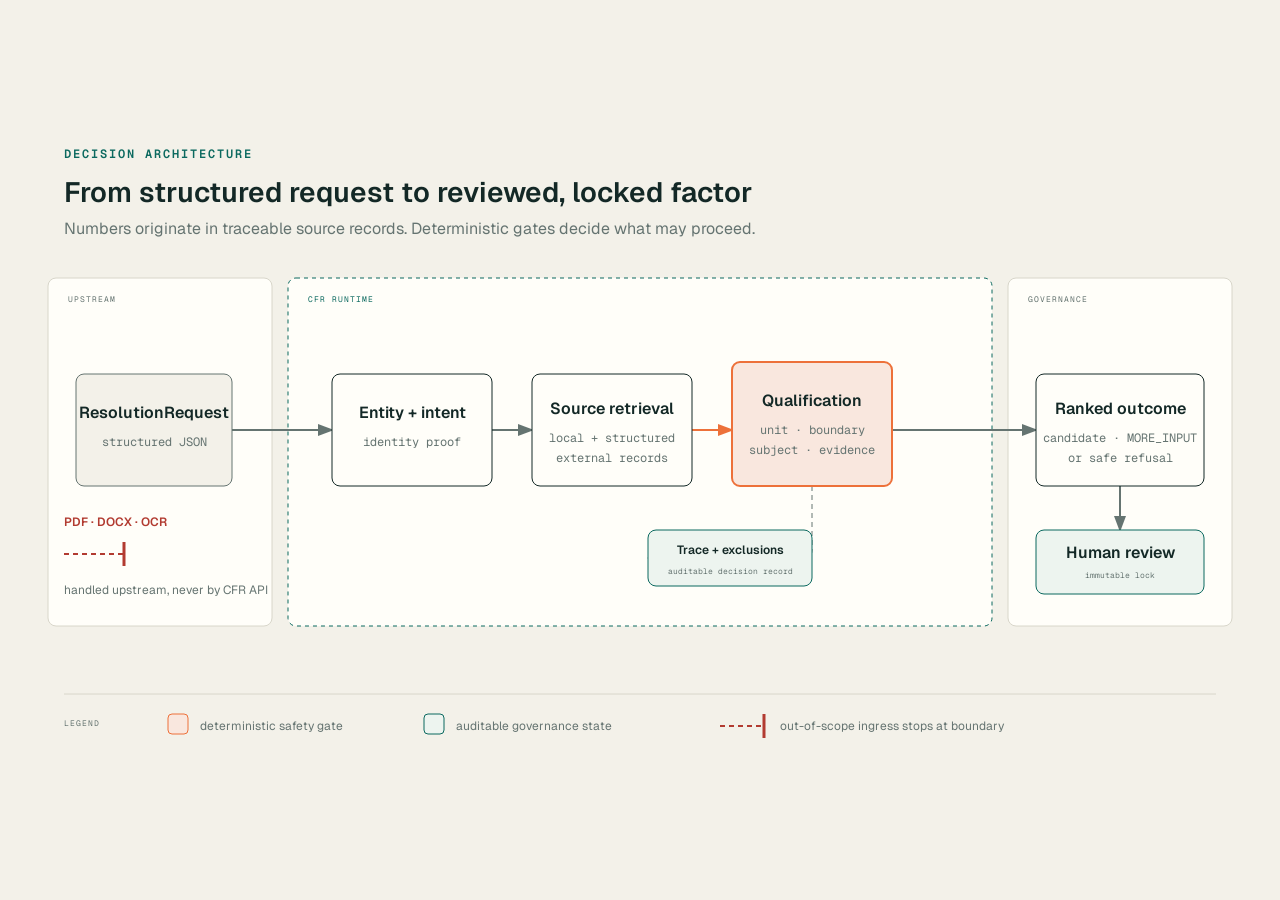
==== docs/assets/cfr-resolution-architecture.html @ ff1caf70 "docs: upgrade CFR portfolio presentation" ====
<!doctype html>
<html lang="en">
<head>
  <meta charset="utf-8">
  <meta name="viewport" content="width=device-width, initial-scale=1">
  <title>CarbonFactorResolver decision path</title>
  <link href="https://fonts.googleapis.com/css2?family=Geist:wght@400;500;600&amp;family=Geist+Mono:wght@400;500;600&amp;display=swap" rel="stylesheet">
  <style>
    html, body { margin: 0; background: #f3f1e9; }
    body { display: grid; min-height: 100vh; place-items: center; }
    svg { display: block; width: min(100%, 1280px); height: auto; }
  </style>
</head>
<body>
<svg viewBox="0 0 1280 720" role="img" aria-labelledby="cfr-architecture-title cfr-architecture-desc">
  <title id="cfr-architecture-title">CarbonFactorResolver decision path</title>
  <desc id="cfr-architecture-desc">Structured factor requests pass through entity resolution, source retrieval, deterministic qualification, ranked outcomes, human review, and immutable locking while document uploads stop outside the runtime boundary.</desc>
  <defs>
    <marker id="arrow" markerWidth="8" markerHeight="6" refX="7" refY="3" orient="auto">
      <polygon points="0 0, 8 3, 0 6" fill="#657471"/>
    </marker>
    <marker id="arrow-accent" markerWidth="8" markerHeight="6" refX="7" refY="3" orient="auto">
      <polygon points="0 0, 8 3, 0 6" fill="#ed713a"/>
    </marker>
  </defs>

  <rect width="1280" height="720" fill="#f3f1e9"/>
  <text x="64" y="68" fill="#0b695f" font-size="12" font-weight="600" font-family="'Geist Mono', monospace" letter-spacing="2">DECISION ARCHITECTURE</text>
  <text x="64" y="112" fill="#132826" font-size="28" font-weight="600" font-family="'Geist', sans-serif">From structured request to reviewed, locked factor</text>
  <text x="64" y="144" fill="#657471" font-size="16" font-family="'Geist', sans-serif">Numbers originate in traceable source records. Deterministic gates decide what may proceed.</text>

  <rect x="48" y="188" width="224" height="348" rx="8" fill="#fffef9" stroke="#d8d6ca"/>
  <rect x="288" y="188" width="704" height="348" rx="8" fill="#fffef9" stroke="#0b695f" stroke-dasharray="4 4"/>
  <rect x="1008" y="188" width="224" height="348" rx="8" fill="#fffef9" stroke="#d8d6ca"/>
  <rect x="64" y="196" width="88" height="20" rx="2" fill="#fffef9"/>
  <text x="68" y="212" fill="#657471" font-size="8" font-family="'Geist Mono', monospace" letter-spacing="1">UPSTREAM</text>
  <rect x="304" y="196" width="112" height="20" rx="2" fill="#fffef9"/>
  <text x="308" y="212" fill="#0b695f" font-size="8" font-family="'Geist Mono', monospace" letter-spacing="1">CFR RUNTIME</text>
  <rect x="1024" y="196" width="120" height="20" rx="2" fill="#fffef9"/>
  <text x="1028" y="212" fill="#657471" font-size="8" font-family="'Geist Mono', monospace" letter-spacing="1">GOVERNANCE</text>

  <line x1="232" y1="340" x2="332" y2="340" stroke="#657471" stroke-width="2" marker-end="url(#arrow)"/>
  <line x1="492" y1="340" x2="532" y2="340" stroke="#657471" stroke-width="2" marker-end="url(#arrow)"/>
  <line x1="692" y1="340" x2="732" y2="340" stroke="#ed713a" stroke-width="2" marker-end="url(#arrow-accent)"/>
  <line x1="892" y1="340" x2="1036" y2="340" stroke="#657471" stroke-width="2" marker-end="url(#arrow)"/>
  <line x1="1120" y1="396" x2="1120" y2="440" stroke="#657471" stroke-width="2" marker-end="url(#arrow)"/>
  <path d="M 812,396 V 460 Q 812,468 804,468 H 648" fill="none" stroke="#657471" stroke-width="1" stroke-dasharray="5 4" marker-end="url(#arrow)"/>

  <rect x="76" y="284" width="156" height="112" rx="8" fill="#f3f1e9" stroke="#657471"/>
  <text x="154" y="328" text-anchor="middle" fill="#132826" font-size="16" font-weight="600" font-family="'Geist', sans-serif">ResolutionRequest</text>
  <text x="154" y="356" text-anchor="middle" fill="#657471" font-size="12" font-family="'Geist Mono', monospace">structured JSON</text>

  <rect x="332" y="284" width="160" height="112" rx="8" fill="#fffef9" stroke="#132826"/>
  <text x="412" y="328" text-anchor="middle" fill="#132826" font-size="16" font-weight="600" font-family="'Geist', sans-serif">Entity + intent</text>
  <text x="412" y="356" text-anchor="middle" fill="#657471" font-size="12" font-family="'Geist Mono', monospace">identity proof</text>

  <rect x="532" y="284" width="160" height="112" rx="8" fill="#fffef9" stroke="#132826"/>
  <text x="612" y="324" text-anchor="middle" fill="#132826" font-size="16" font-weight="600" font-family="'Geist', sans-serif">Source retrieval</text>
  <text x="612" y="352" text-anchor="middle" fill="#657471" font-size="12" font-family="'Geist Mono', monospace">local + structured</text>
  <text x="612" y="372" text-anchor="middle" fill="#657471" font-size="12" font-family="'Geist Mono', monospace">external records</text>

  <rect x="732" y="272" width="160" height="124" rx="8" fill="#f9e7de" stroke="#ed713a" stroke-width="2"/>
  <text x="812" y="316" text-anchor="middle" fill="#132826" font-size="16" font-weight="600" font-family="'Geist', sans-serif">Qualification</text>
  <text x="812" y="344" text-anchor="middle" fill="#657471" font-size="12" font-family="'Geist Mono', monospace">unit · boundary</text>
  <text x="812" y="364" text-anchor="middle" fill="#657471" font-size="12" font-family="'Geist Mono', monospace">subject · evidence</text>

  <rect x="648" y="440" width="164" height="56" rx="8" fill="#edf4ef" stroke="#0b695f"/>
  <text x="730" y="464" text-anchor="middle" fill="#132826" font-size="12" font-weight="600" font-family="'Geist', sans-serif">Trace + exclusions</text>
  <text x="730" y="484" text-anchor="middle" fill="#657471" font-size="8" font-family="'Geist Mono', monospace">auditable decision record</text>

  <rect x="1036" y="284" width="168" height="112" rx="8" fill="#fffef9" stroke="#132826"/>
  <text x="1120" y="324" text-anchor="middle" fill="#132826" font-size="16" font-weight="600" font-family="'Geist', sans-serif">Ranked outcome</text>
  <text x="1120" y="352" text-anchor="middle" fill="#657471" font-size="12" font-family="'Geist Mono', monospace">candidate · MORE_INPUT</text>
  <text x="1120" y="372" text-anchor="middle" fill="#657471" font-size="12" font-family="'Geist Mono', monospace">or safe refusal</text>

  <rect x="1036" y="440" width="168" height="64" rx="8" fill="#edf4ef" stroke="#0b695f"/>
  <text x="1120" y="468" text-anchor="middle" fill="#132826" font-size="16" font-weight="600" font-family="'Geist', sans-serif">Human review</text>
  <text x="1120" y="488" text-anchor="middle" fill="#657471" font-size="8" font-family="'Geist Mono', monospace">immutable lock</text>

  <path d="M 64,464 H 124" fill="none" stroke="#b23b31" stroke-width="2" stroke-dasharray="5 4"/>
  <line x1="124" y1="452" x2="124" y2="476" stroke="#b23b31" stroke-width="3"/>
  <text x="64" y="436" fill="#b23b31" font-size="12" font-weight="600" font-family="'Geist', sans-serif">PDF · DOCX · OCR</text>
  <text x="64" y="504" fill="#657471" font-size="12" font-family="'Geist', sans-serif">handled upstream, never by CFR API</text>

  <line x1="64" y1="604" x2="1216" y2="604" stroke="#d8d6ca"/>
  <text x="64" y="636" fill="#657471" font-size="8" font-family="'Geist Mono', monospace" letter-spacing="1">LEGEND</text>
  <rect x="168" y="624" width="20" height="20" rx="4" fill="#f9e7de" stroke="#ed713a"/>
  <text x="200" y="640" fill="#657471" font-size="12" font-family="'Geist', sans-serif">deterministic safety gate</text>
  <rect x="424" y="624" width="20" height="20" rx="4" fill="#edf4ef" stroke="#0b695f"/>
  <text x="456" y="640" fill="#657471" font-size="12" font-family="'Geist', sans-serif">auditable governance state</text>
  <line x1="720" y1="636" x2="764" y2="636" stroke="#b23b31" stroke-width="2" stroke-dasharray="5 4"/>
  <line x1="764" y1="624" x2="764" y2="648" stroke="#b23b31" stroke-width="3"/>
  <text x="780" y="640" fill="#657471" font-size="12" font-family="'Geist', sans-serif">out-of-scope ingress stops at boundary</text>
</svg>
</body>
</html>
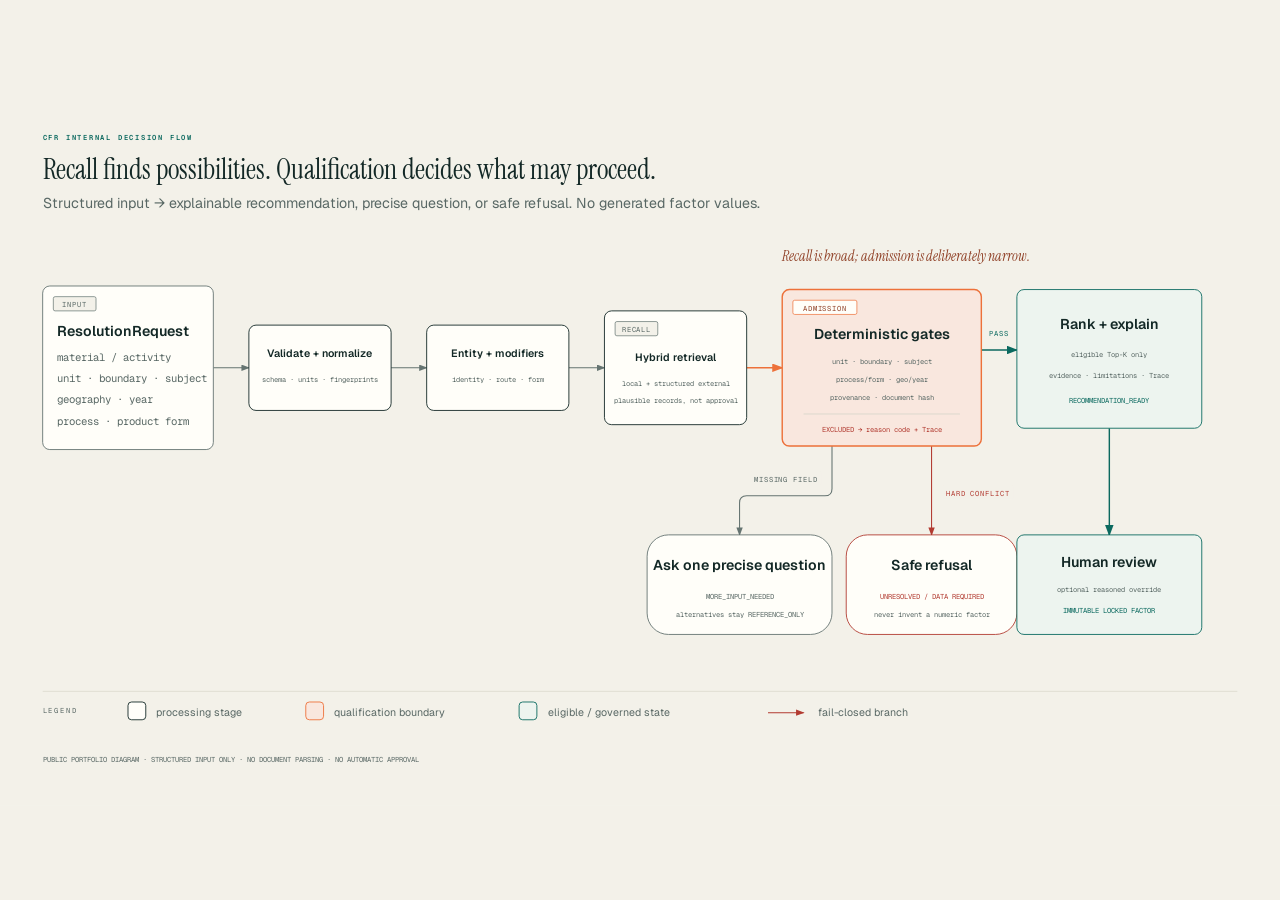
==== commit a611d2bb: "docs: correct BYOC adapter and diagram contrast" ====
--- a/docs/assets/cfr-resolution-architecture.html
+++ b/docs/assets/cfr-resolution-architecture.html
@@ -3,94 +3,121 @@
 <head>
   <meta charset="utf-8">
   <meta name="viewport" content="width=device-width, initial-scale=1">
-  <title>CarbonFactorResolver decision path</title>
-  <link href="https://fonts.googleapis.com/css2?family=Geist:wght@400;500;600&amp;family=Geist+Mono:wght@400;500;600&amp;display=swap" rel="stylesheet">
+  <title>CarbonFactorResolver internal decision flow</title>
+  <link href="https://fonts.googleapis.com/css2?family=Instrument+Serif:ital@0;1&amp;family=Geist:wght@400;500;600&amp;family=Geist+Mono:wght@400;500;600&amp;display=swap" rel="stylesheet">
   <style>
+    *, *::before, *::after { box-sizing: border-box; }
     html, body { margin: 0; background: #f3f1e9; }
-    body { display: grid; min-height: 100vh; place-items: center; }
-    svg { display: block; width: min(100%, 1280px); height: auto; }
+    body { display: grid; min-height: 100vh; place-items: center; overflow-x: auto; }
+    svg { display: block; width: min(100%, 1440px); height: auto; }
+    @media (max-width: 720px) {
+      body { min-height: auto; place-items: start; }
+      svg { width: 960px; max-width: none; }
+    }
   </style>
 </head>
 <body>
-<svg viewBox="0 0 1280 720" role="img" aria-labelledby="cfr-architecture-title cfr-architecture-desc">
-  <title id="cfr-architecture-title">CarbonFactorResolver decision path</title>
-  <desc id="cfr-architecture-desc">Structured factor requests pass through entity resolution, source retrieval, deterministic qualification, ranked outcomes, human review, and immutable locking while document uploads stop outside the runtime boundary.</desc>
+<svg viewBox="0 0 1440 800" xmlns="http://www.w3.org/2000/svg" role="img" aria-labelledby="cfr-internal-flow-title cfr-internal-flow-desc">
+  <title id="cfr-internal-flow-title">CarbonFactorResolver internal decision flow</title>
+  <desc id="cfr-internal-flow-desc">A structured request is validated, resolved and retrieved before deterministic admission gates separate eligible candidates from missing-input and safe-refusal outcomes, with excluded candidates explained in Trace and reviewed factors locked immutably.</desc>
   <defs>
-    <marker id="arrow" markerWidth="8" markerHeight="6" refX="7" refY="3" orient="auto">
-      <polygon points="0 0, 8 3, 0 6" fill="#657471"/>
-    </marker>
-    <marker id="arrow-accent" markerWidth="8" markerHeight="6" refX="7" refY="3" orient="auto">
-      <polygon points="0 0, 8 3, 0 6" fill="#ed713a"/>
-    </marker>
+    <marker id="arrow" markerWidth="8" markerHeight="6" refX="7" refY="3" orient="auto"><polygon points="0 0, 8 3, 0 6" fill="#657471"/></marker>
+    <marker id="arrow-accent" markerWidth="8" markerHeight="6" refX="7" refY="3" orient="auto"><polygon points="0 0, 8 3, 0 6" fill="#ed713a"/></marker>
+    <marker id="arrow-link" markerWidth="8" markerHeight="6" refX="7" refY="3" orient="auto"><polygon points="0 0, 8 3, 0 6" fill="#0b695f"/></marker>
+    <marker id="arrow-danger" markerWidth="8" markerHeight="6" refX="7" refY="3" orient="auto"><polygon points="0 0, 8 3, 0 6" fill="#b23b31"/></marker>
   </defs>
 
-  <rect width="1280" height="720" fill="#f3f1e9"/>
-  <text x="64" y="68" fill="#0b695f" font-size="12" font-weight="600" font-family="'Geist Mono', monospace" letter-spacing="2">DECISION ARCHITECTURE</text>
-  <text x="64" y="112" fill="#132826" font-size="28" font-weight="600" font-family="'Geist', sans-serif">From structured request to reviewed, locked factor</text>
-  <text x="64" y="144" fill="#657471" font-size="16" font-family="'Geist', sans-serif">Numbers originate in traceable source records. Deterministic gates decide what may proceed.</text>
+  <rect width="1440" height="800" fill="#f3f1e9"/>
+  <text x="48" y="52" fill="#0b695f" font-size="8" font-weight="600" font-family="'Geist Mono', monospace" letter-spacing="2">CFR INTERNAL DECISION FLOW</text>
+  <text x="48" y="96" fill="#132826" font-size="32" font-weight="400" font-family="'Instrument Serif', serif">Recall finds possibilities. Qualification decides what may proceed.</text>
+  <text x="48" y="128" fill="#596865" font-size="16" font-family="'Geist', sans-serif">Structured input → explainable recommendation, precise question, or safe refusal. No generated factor values.</text>
 
-  <rect x="48" y="188" width="224" height="348" rx="8" fill="#fffef9" stroke="#d8d6ca"/>
-  <rect x="288" y="188" width="704" height="348" rx="8" fill="#fffef9" stroke="#0b695f" stroke-dasharray="4 4"/>
-  <rect x="1008" y="188" width="224" height="348" rx="8" fill="#fffef9" stroke="#d8d6ca"/>
-  <rect x="64" y="196" width="88" height="20" rx="2" fill="#fffef9"/>
-  <text x="68" y="212" fill="#657471" font-size="8" font-family="'Geist Mono', monospace" letter-spacing="1">UPSTREAM</text>
-  <rect x="304" y="196" width="112" height="20" rx="2" fill="#fffef9"/>
-  <text x="308" y="212" fill="#0b695f" font-size="8" font-family="'Geist Mono', monospace" letter-spacing="1">CFR RUNTIME</text>
-  <rect x="1024" y="196" width="120" height="20" rx="2" fill="#fffef9"/>
-  <text x="1028" y="212" fill="#657471" font-size="8" font-family="'Geist Mono', monospace" letter-spacing="1">GOVERNANCE</text>
+  <!-- Connectors are drawn before nodes. -->
+  <line x1="240" y1="308" x2="280" y2="308" stroke="#657471" stroke-width="1.2" marker-end="url(#arrow)"/>
+  <line x1="440" y1="308" x2="480" y2="308" stroke="#657471" stroke-width="1.2" marker-end="url(#arrow)"/>
+  <line x1="640" y1="308" x2="680" y2="308" stroke="#657471" stroke-width="1.2" marker-end="url(#arrow)"/>
+  <line x1="840" y1="308" x2="880" y2="308" stroke="#ed713a" stroke-width="1.6" marker-end="url(#arrow-accent)"/>
+  <line x1="1104" y1="288" x2="1144" y2="288" stroke="#0b695f" stroke-width="1.6" marker-end="url(#arrow-link)"/>
+  <line x1="1248" y1="376" x2="1248" y2="496" stroke="#0b695f" stroke-width="1.6" marker-end="url(#arrow-link)"/>
+  <path d="M 936 396 V 444 Q 936 452 928 452 H 840 Q 832 452 832 460 V 496" fill="none" stroke="#657471" stroke-width="1.2" marker-end="url(#arrow)"/>
+  <path d="M 1048 396 V 496" fill="none" stroke="#b23b31" stroke-width="1.2" marker-end="url(#arrow-danger)"/>
 
-  <line x1="232" y1="340" x2="332" y2="340" stroke="#657471" stroke-width="2" marker-end="url(#arrow)"/>
-  <line x1="492" y1="340" x2="532" y2="340" stroke="#657471" stroke-width="2" marker-end="url(#arrow)"/>
-  <line x1="692" y1="340" x2="732" y2="340" stroke="#ed713a" stroke-width="2" marker-end="url(#arrow-accent)"/>
-  <line x1="892" y1="340" x2="1036" y2="340" stroke="#657471" stroke-width="2" marker-end="url(#arrow)"/>
-  <line x1="1120" y1="396" x2="1120" y2="440" stroke="#657471" stroke-width="2" marker-end="url(#arrow)"/>
-  <path d="M 812,396 V 460 Q 812,468 804,468 H 648" fill="none" stroke="#657471" stroke-width="1" stroke-dasharray="5 4" marker-end="url(#arrow)"/>
+  <!-- Connector labels with clear masks. -->
+  <rect x="1108" y="260" width="32" height="16" rx="2" fill="#f3f1e9"/>
+  <text x="1124" y="272" fill="#0b695f" font-size="8" font-family="'Geist Mono', monospace" text-anchor="middle" letter-spacing="1">PASS</text>
+  <rect x="844" y="424" width="80" height="16" rx="2" fill="#f3f1e9"/>
+  <text x="884" y="436" fill="#596865" font-size="8" font-family="'Geist Mono', monospace" text-anchor="middle" letter-spacing="1">MISSING FIELD</text>
+  <rect x="1060" y="440" width="80" height="16" rx="2" fill="#f3f1e9"/>
+  <text x="1100" y="452" fill="#b23b31" font-size="8" font-family="'Geist Mono', monospace" text-anchor="middle" letter-spacing="1">HARD CONFLICT</text>
 
-  <rect x="76" y="284" width="156" height="112" rx="8" fill="#f3f1e9" stroke="#657471"/>
-  <text x="154" y="328" text-anchor="middle" fill="#132826" font-size="16" font-weight="600" font-family="'Geist', sans-serif">ResolutionRequest</text>
-  <text x="154" y="356" text-anchor="middle" fill="#657471" font-size="12" font-family="'Geist Mono', monospace">structured JSON</text>
+  <rect x="48" y="216" width="192" height="184" rx="8" fill="#fffef9" stroke="#657471"/>
+  <rect x="60" y="228" width="48" height="16" rx="2" fill="#f3f1e9" stroke="#657471" stroke-width="0.8"/>
+  <text x="84" y="240" fill="#596865" font-size="8" font-family="'Geist Mono', monospace" text-anchor="middle" letter-spacing="1">INPUT</text>
+  <text x="64" y="272" fill="#132826" font-size="16" font-weight="600" font-family="'Geist', sans-serif">ResolutionRequest</text>
+  <text x="64" y="300" fill="#596865" font-size="12" font-family="'Geist Mono', monospace">material / activity</text>
+  <text x="64" y="324" fill="#596865" font-size="12" font-family="'Geist Mono', monospace">unit · boundary · subject</text>
+  <text x="64" y="348" fill="#596865" font-size="12" font-family="'Geist Mono', monospace">geography · year</text>
+  <text x="64" y="372" fill="#596865" font-size="12" font-family="'Geist Mono', monospace">process · product form</text>
 
-  <rect x="332" y="284" width="160" height="112" rx="8" fill="#fffef9" stroke="#132826"/>
-  <text x="412" y="328" text-anchor="middle" fill="#132826" font-size="16" font-weight="600" font-family="'Geist', sans-serif">Entity + intent</text>
-  <text x="412" y="356" text-anchor="middle" fill="#657471" font-size="12" font-family="'Geist Mono', monospace">identity proof</text>
+  <rect x="280" y="260" width="160" height="96" rx="8" fill="#fffef9" stroke="#132826"/>
+  <text x="360" y="296" fill="#132826" font-size="12" font-weight="600" font-family="'Geist', sans-serif" text-anchor="middle">Validate + normalize</text>
+  <text x="360" y="324" fill="#596865" font-size="8" font-family="'Geist Mono', monospace" text-anchor="middle">schema · units · fingerprints</text>
 
-  <rect x="532" y="284" width="160" height="112" rx="8" fill="#fffef9" stroke="#132826"/>
-  <text x="612" y="324" text-anchor="middle" fill="#132826" font-size="16" font-weight="600" font-family="'Geist', sans-serif">Source retrieval</text>
-  <text x="612" y="352" text-anchor="middle" fill="#657471" font-size="12" font-family="'Geist Mono', monospace">local + structured</text>
-  <text x="612" y="372" text-anchor="middle" fill="#657471" font-size="12" font-family="'Geist Mono', monospace">external records</text>
+  <rect x="480" y="260" width="160" height="96" rx="8" fill="#fffef9" stroke="#132826"/>
+  <text x="560" y="296" fill="#132826" font-size="12" font-weight="600" font-family="'Geist', sans-serif" text-anchor="middle">Entity + modifiers</text>
+  <text x="560" y="324" fill="#596865" font-size="8" font-family="'Geist Mono', monospace" text-anchor="middle">identity · route · form</text>
 
-  <rect x="732" y="272" width="160" height="124" rx="8" fill="#f9e7de" stroke="#ed713a" stroke-width="2"/>
-  <text x="812" y="316" text-anchor="middle" fill="#132826" font-size="16" font-weight="600" font-family="'Geist', sans-serif">Qualification</text>
-  <text x="812" y="344" text-anchor="middle" fill="#657471" font-size="12" font-family="'Geist Mono', monospace">unit · boundary</text>
-  <text x="812" y="364" text-anchor="middle" fill="#657471" font-size="12" font-family="'Geist Mono', monospace">subject · evidence</text>
+  <rect x="680" y="244" width="160" height="128" rx="8" fill="#fffef9" stroke="#132826"/>
+  <rect x="692" y="256" width="48" height="16" rx="2" fill="#f3f1e9" stroke="#657471" stroke-width="0.8"/>
+  <text x="716" y="268" fill="#596865" font-size="8" font-family="'Geist Mono', monospace" text-anchor="middle" letter-spacing="1">RECALL</text>
+  <text x="760" y="300" fill="#132826" font-size="12" font-weight="600" font-family="'Geist', sans-serif" text-anchor="middle">Hybrid retrieval</text>
+  <text x="760" y="328" fill="#596865" font-size="8" font-family="'Geist Mono', monospace" text-anchor="middle">local + structured external</text>
+  <text x="760" y="348" fill="#596865" font-size="8" font-family="'Geist Mono', monospace" text-anchor="middle">plausible records, not approval</text>
 
-  <rect x="648" y="440" width="164" height="56" rx="8" fill="#edf4ef" stroke="#0b695f"/>
-  <text x="730" y="464" text-anchor="middle" fill="#132826" font-size="12" font-weight="600" font-family="'Geist', sans-serif">Trace + exclusions</text>
-  <text x="730" y="484" text-anchor="middle" fill="#657471" font-size="8" font-family="'Geist Mono', monospace">auditable decision record</text>
+  <rect x="880" y="220" width="224" height="176" rx="8" fill="#f9e7de" stroke="#ed713a" stroke-width="1.6"/>
+  <rect x="892" y="232" width="72" height="16" rx="2" fill="#fffef9" stroke="#ed713a" stroke-width="0.8"/>
+  <text x="928" y="244" fill="#8f3f25" font-size="8" font-family="'Geist Mono', monospace" text-anchor="middle" letter-spacing="1">ADMISSION</text>
+  <text x="992" y="276" fill="#132826" font-size="16" font-weight="600" font-family="'Geist', sans-serif" text-anchor="middle">Deterministic gates</text>
+  <text x="992" y="304" fill="#596865" font-size="8" font-family="'Geist Mono', monospace" text-anchor="middle">unit · boundary · subject</text>
+  <text x="992" y="324" fill="#596865" font-size="8" font-family="'Geist Mono', monospace" text-anchor="middle">process/form · geo/year</text>
+  <text x="992" y="344" fill="#596865" font-size="8" font-family="'Geist Mono', monospace" text-anchor="middle">provenance · document hash</text>
+  <line x1="904" y1="360" x2="1080" y2="360" stroke="#d8d6ca"/>
+  <text x="992" y="380" fill="#b23b31" font-size="8" font-family="'Geist Mono', monospace" text-anchor="middle">EXCLUDED → reason code + Trace</text>
 
-  <rect x="1036" y="284" width="168" height="112" rx="8" fill="#fffef9" stroke="#132826"/>
-  <text x="1120" y="324" text-anchor="middle" fill="#132826" font-size="16" font-weight="600" font-family="'Geist', sans-serif">Ranked outcome</text>
-  <text x="1120" y="352" text-anchor="middle" fill="#657471" font-size="12" font-family="'Geist Mono', monospace">candidate · MORE_INPUT</text>
-  <text x="1120" y="372" text-anchor="middle" fill="#657471" font-size="12" font-family="'Geist Mono', monospace">or safe refusal</text>
+  <rect x="1144" y="220" width="208" height="156" rx="8" fill="#edf4ef" stroke="#0b695f"/>
+  <text x="1248" y="264" fill="#132826" font-size="16" font-weight="600" font-family="'Geist', sans-serif" text-anchor="middle">Rank + explain</text>
+  <text x="1248" y="296" fill="#596865" font-size="8" font-family="'Geist Mono', monospace" text-anchor="middle">eligible Top-K only</text>
+  <text x="1248" y="320" fill="#596865" font-size="8" font-family="'Geist Mono', monospace" text-anchor="middle">evidence · limitations · Trace</text>
+  <text x="1248" y="348" fill="#0b695f" font-size="8" font-family="'Geist Mono', monospace" text-anchor="middle">RECOMMENDATION_READY</text>
 
-  <rect x="1036" y="440" width="168" height="64" rx="8" fill="#edf4ef" stroke="#0b695f"/>
-  <text x="1120" y="468" text-anchor="middle" fill="#132826" font-size="16" font-weight="600" font-family="'Geist', sans-serif">Human review</text>
-  <text x="1120" y="488" text-anchor="middle" fill="#657471" font-size="8" font-family="'Geist Mono', monospace">immutable lock</text>
+  <rect x="728" y="496" width="208" height="112" rx="24" fill="#fffef9" stroke="#657471"/>
+  <text x="832" y="536" fill="#132826" font-size="16" font-weight="600" font-family="'Geist', sans-serif" text-anchor="middle">Ask one precise question</text>
+  <text x="832" y="568" fill="#596865" font-size="8" font-family="'Geist Mono', monospace" text-anchor="middle">MORE_INPUT_NEEDED</text>
+  <text x="832" y="588" fill="#596865" font-size="8" font-family="'Geist Mono', monospace" text-anchor="middle">alternatives stay REFERENCE_ONLY</text>
 
-  <path d="M 64,464 H 124" fill="none" stroke="#b23b31" stroke-width="2" stroke-dasharray="5 4"/>
-  <line x1="124" y1="452" x2="124" y2="476" stroke="#b23b31" stroke-width="3"/>
-  <text x="64" y="436" fill="#b23b31" font-size="12" font-weight="600" font-family="'Geist', sans-serif">PDF · DOCX · OCR</text>
-  <text x="64" y="504" fill="#657471" font-size="12" font-family="'Geist', sans-serif">handled upstream, never by CFR API</text>
+  <rect x="952" y="496" width="192" height="112" rx="24" fill="#fffef9" stroke="#b23b31"/>
+  <text x="1048" y="536" fill="#132826" font-size="16" font-weight="600" font-family="'Geist', sans-serif" text-anchor="middle">Safe refusal</text>
+  <text x="1048" y="568" fill="#b23b31" font-size="8" font-family="'Geist Mono', monospace" text-anchor="middle">UNRESOLVED / DATA REQUIRED</text>
+  <text x="1048" y="588" fill="#596865" font-size="8" font-family="'Geist Mono', monospace" text-anchor="middle">never invent a numeric factor</text>
 
-  <line x1="64" y1="604" x2="1216" y2="604" stroke="#d8d6ca"/>
-  <text x="64" y="636" fill="#657471" font-size="8" font-family="'Geist Mono', monospace" letter-spacing="1">LEGEND</text>
-  <rect x="168" y="624" width="20" height="20" rx="4" fill="#f9e7de" stroke="#ed713a"/>
-  <text x="200" y="640" fill="#657471" font-size="12" font-family="'Geist', sans-serif">deterministic safety gate</text>
-  <rect x="424" y="624" width="20" height="20" rx="4" fill="#edf4ef" stroke="#0b695f"/>
-  <text x="456" y="640" fill="#657471" font-size="12" font-family="'Geist', sans-serif">auditable governance state</text>
-  <line x1="720" y1="636" x2="764" y2="636" stroke="#b23b31" stroke-width="2" stroke-dasharray="5 4"/>
-  <line x1="764" y1="624" x2="764" y2="648" stroke="#b23b31" stroke-width="3"/>
-  <text x="780" y="640" fill="#657471" font-size="12" font-family="'Geist', sans-serif">out-of-scope ingress stops at boundary</text>
+  <rect x="1144" y="496" width="208" height="112" rx="8" fill="#edf4ef" stroke="#0b695f"/>
+  <text x="1248" y="532" fill="#132826" font-size="16" font-weight="600" font-family="'Geist', sans-serif" text-anchor="middle">Human review</text>
+  <text x="1248" y="560" fill="#596865" font-size="8" font-family="'Geist Mono', monospace" text-anchor="middle">optional reasoned override</text>
+  <text x="1248" y="584" fill="#0b695f" font-size="8" font-family="'Geist Mono', monospace" text-anchor="middle">IMMUTABLE LOCKED FACTOR</text>
+
+  <text x="880" y="188" fill="#8f3f25" font-size="16" font-family="'Instrument Serif', serif" font-style="italic">Recall is broad; admission is deliberately narrow.</text>
+
+  <line x1="48" y1="672" x2="1392" y2="672" stroke="#d8d6ca" stroke-width="0.8"/>
+  <text x="48" y="696" fill="#596865" font-size="8" font-family="'Geist Mono', monospace" letter-spacing="2">LEGEND</text>
+  <rect x="144" y="684" width="20" height="20" rx="4" fill="#fffef9" stroke="#132826"/>
+  <text x="176" y="700" fill="#596865" font-size="12" font-family="'Geist', sans-serif">processing stage</text>
+  <rect x="344" y="684" width="20" height="20" rx="4" fill="#f9e7de" stroke="#ed713a"/>
+  <text x="376" y="700" fill="#596865" font-size="12" font-family="'Geist', sans-serif">qualification boundary</text>
+  <rect x="584" y="684" width="20" height="20" rx="4" fill="#edf4ef" stroke="#0b695f"/>
+  <text x="616" y="700" fill="#596865" font-size="12" font-family="'Geist', sans-serif">eligible / governed state</text>
+  <line x1="864" y1="696" x2="904" y2="696" stroke="#b23b31" stroke-width="1.2" marker-end="url(#arrow-danger)"/>
+  <text x="920" y="700" fill="#596865" font-size="12" font-family="'Geist', sans-serif">fail-closed branch</text>
+  <text x="48" y="752" fill="#596865" font-size="8" font-family="'Geist Mono', monospace">PUBLIC PORTFOLIO DIAGRAM · STRUCTURED INPUT ONLY · NO DOCUMENT PARSING · NO AUTOMATIC APPROVAL</text>
 </svg>
 </body>
 </html>
